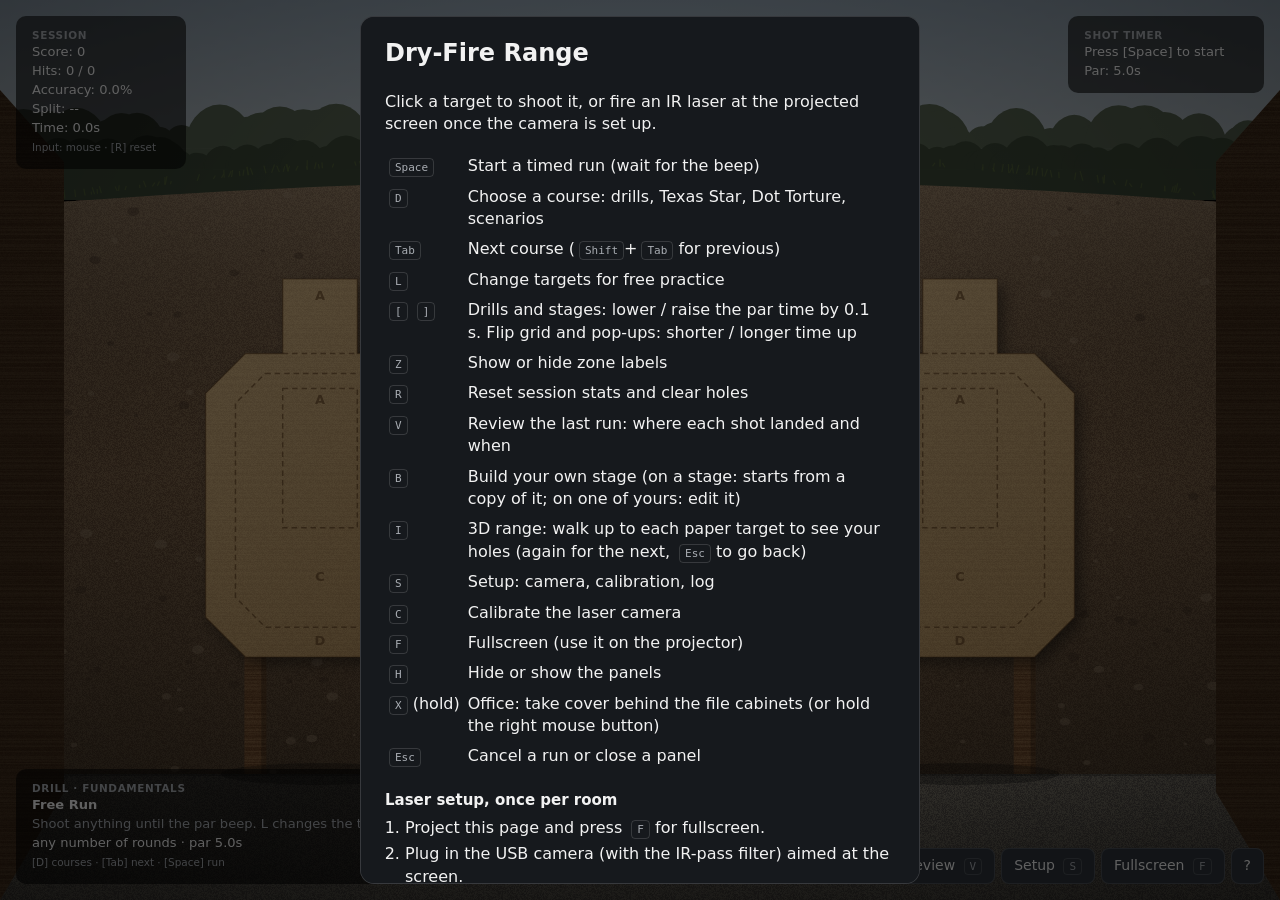
==== web/index.html @ 3d7700ea "3D range: staggered 3-target distances option Co-Authored-By: Claude Opus 5.5 <noreply@anthropic.com" ====
<!doctype html>
<html lang="en">
<head>
  <meta charset="utf-8">
  <meta name="viewport" content="width=device-width, initial-scale=1">
  <title>Dry-Fire Range</title>
  <meta name="description" content="Laser dry-fire training simulator: USPSA-style scoring, shot timer and drills, with mouse or IR-laser input.">
  <meta name="robots" content="noindex">
  <link rel="icon" href="data:image/svg+xml,%3Csvg xmlns='http://www.w3.org/2000/svg' viewBox='0 0 32 32'%3E%3Ccircle cx='16' cy='16' r='12' fill='none' stroke='%23e33' stroke-width='3'/%3E%3Ccircle cx='16' cy='16' r='3' fill='%23e33'/%3E%3C/svg%3E">
  <!-- Add to Home Screen (iPad / tablets): opens full screen, like an app. -->
  <link rel="manifest" href="manifest.webmanifest">
  <meta name="mobile-web-app-capable" content="yes">
  <meta name="apple-mobile-web-app-capable" content="yes">
  <meta name="apple-mobile-web-app-status-bar-style" content="black">
  <meta name="apple-mobile-web-app-title" content="Dry-Fire">
  <link rel="stylesheet" href="style.css">
  <!-- three.js is vendored (web/vendor/three) and only loaded by 3D courses. -->
  <script type="importmap">
    { "imports": { "three": "./vendor/three/three.module.js", "three/addons/": "./vendor/three/addons/" } }
  </script>
</head>
<body>
  <canvas id="range3d" aria-hidden="true"></canvas>
  <canvas id="range" aria-label="Shooting range. Click to fire."></canvas>

  <div id="hud">
    <section class="panel" id="stats" aria-live="off"></section>
    <section class="panel" id="timer" aria-live="polite"></section>
    <section class="panel" id="drill" aria-live="polite"></section>
    <nav id="toolbar" aria-label="Controls">
      <button data-act="startStop" id="start-btn" title="Start a timed run (Space); during a run, stop it">Start <kbd>Space</kbd></button>
      <button data-act="courses" title="Choose a drill, Dot Torture or a scenario (D)">Courses <kbd>D</kbd></button>
      <button data-act="layout" title="Change target layout (L)">Targets <kbd>L</kbd></button>
      <button data-act="review" title="Review where each shot landed and when (V)">Review <kbd>V</kbd></button>
      <button data-act="setup" title="Camera, calibration and settings (S)">Setup <kbd>S</kbd></button>
      <button data-act="fullscreen" title="Fullscreen (F)">Fullscreen <kbd>F</kbd></button>
      <button data-act="help" title="Help (?)">?</button>
    </nav>
  </div>

  <aside id="setup" hidden aria-label="Setup">
    <header>
      <h2>Setup</h2>
      <button class="icon" data-act="close-setup" aria-label="Close setup">✕</button>
    </header>

    <section>
      <h3>Input</h3>
      <label class="check"><input type="checkbox" id="opt-mouse"> Mouse clicks fire shots</label>
      <label class="check"><input type="checkbox" id="opt-camera-shots"> Laser (camera) fires shots</label>
    </section>

    <section>
      <h3>Sound</h3>
      <label>Gunshot volume <output id="vol-gun-val"></output>
        <input type="range" id="vol-gun"></label>
      <label>Background volume <output id="vol-amb-val"></output>
        <input type="range" id="vol-amb"></label>
      <p class="note">Background = the outdoors and distant shots on the 3D range, traffic in the parking lot, the office hum. 0% turns it off.</p>
      <label class="check"><input type="checkbox" id="opt-ro"> Range officer commands ("Make ready… Standby" before the beep, "Unload and show clear… Range is clear" after)</label>
      <label>Draw goal <select id="opt-draw">
        <option value="0">Off</option>
        <option value="0.80">0.80 s</option><option value="1.00">1.00 s</option><option value="1.20">1.20 s</option>
        <option value="1.50">1.50 s</option><option value="2.00">2.00 s</option>
      </select></label>
      <label>Split goal <select id="opt-split">
        <option value="0">Off</option>
        <option value="0.15">0.15 s</option><option value="0.20">0.20 s</option><option value="0.25">0.25 s</option>
        <option value="0.30">0.30 s</option><option value="0.40">0.40 s</option><option value="0.50">0.50 s</option>
      </select></label>
      <label>Repeat (shot timer REP mode) <select id="opt-repeat">
        <option value="0">Off: press Space for each run</option>
        <option value="5">Next run starts 5 s after the last</option>
        <option value="8">Next run starts 8 s after the last</option>
        <option value="12">Next run starts 12 s after the last</option>
      </select></label>
      <label class="check"><input type="checkbox" id="opt-ding"> Ding on paper hits (off = silent, like real cardboard)</label>
      <label>Hearing protection <select id="opt-earpro">
        <option value="none">None (full sound)</option>
        <option value="electronic">Electronic muffs: shots clamped, quiet sounds louder</option>
        <option value="passive">Passive muffs / plugs: everything muffled</option>
      </select></label>
    </section>

    <section>
      <h3>Sound choices (compare)</h3>
      <p class="note">R = real recording, G = generated by the computer. Try each with ▶ Test, then tell Claude the codes you like (e.g. "gunshot R+G, take 2").</p>
      <label>Gunshot <select id="snd-gun">
        <option value="mix">R+G: recorded pistol + deep generated shot (outdoors)</option>
        <option value="synth">G: deep generated shot only</option>
        <option value="rec">R: recorded pistol only</option>
      </select></label>
      <label>Gunshot recording <select id="snd-gun-take">
        <option value="-1">Random each shot</option>
        <option value="0">Take 1: .40 pistol, heard from 160 m</option>
        <option value="1">Take 2: 9mm pistol, heard from 162 m</option>
        <option value="2">Take 3: .45 pistol, heard from 166 m</option>
        <option value="3">Take 4: .45 pistol, heard from 167 m</option>
      </select></label>
      <div class="row"><button id="test-gun-out" class="quiet">▶ Test outdoors</button> <button id="test-gun-in" class="quiet">▶ Test in the office</button></div>
      <label>Steel hit <select id="snd-steel">
        <option value="mix">R+G: recorded clank + generated ring</option>
        <option value="synth">G: generated ring only</option>
        <option value="rec">R: recorded clank only</option>
      </select></label>
      <div class="row"><button id="test-steel-small" class="quiet">▶ Test 8" plate</button> <button id="test-steel-big" class="quiet">▶ Test popper</button></div>
      <label>Footsteps (knife attacker) <select id="snd-step">
        <option value="rec">R: recorded shoes on concrete</option>
        <option value="synth">G: generated</option>
      </select></label>
      <div class="row"><button id="test-step" class="quiet">▶ Test footsteps</button></div>
      <label>Glass breaking (office) <select id="snd-glass">
        <option value="mix">R+G: recorded glass hit + generated shatter</option>
        <option value="synth">G: generated only</option>
        <option value="rec">R: recorded glass hit only</option>
      </select></label>
      <div class="row"><button id="test-glass" class="quiet">▶ Test glass</button></div>
      <label>Distant shots (range background) <select id="snd-distant">
        <option value="rec">R: recorded pistol shots far away</option>
        <option value="synth">G: generated</option>
      </select></label>
      <div class="row"><button id="test-distant" class="quiet">▶ Test distant shot</button></div>
    </section>

    <section>
      <h3>Current course</h3>
      <p id="course-name"></p>
      <div id="up-time-row">
        <label>Time targets stay up <output id="up-time-val"></output>
          <input type="range" id="up-time">
        </label>
        <div class="row">
          <button id="up-time-reset" class="quiet">Reset to default</button>
          <span class="muted note">Shortcut: <kbd>[</kbd> shorter, <kbd>]</kbd> longer</span>
        </div>
      </div>
      <div id="cars3d-row" hidden>
        <div id="cars3d-only">
          <label>Parked cars <output id="cars3d-val"></output>
            <input type="range" id="cars3d" min="0" step="1">
          </label>
          <p class="note">Fewer cars = smoother on slower computers. 0 = empty lot.</p>
        </div>
        <label class="check"><input type="checkbox" id="opt-night"> Night (sodium street lights, a car with its headlights on)</label>
        <label class="check"><input type="checkbox" id="opt-rain"> Rain (wet asphalt and puddles, falling rain, rain sound)</label>
        <label class="check"><input type="checkbox" id="opt-blood"> Blood effects (wounds, spray)</label>
      </div>
      <div id="flip-row" hidden>
        <label>Flip speed <output id="flip-speed-val"></output>
          <input type="range" id="flip-speed"></label>
        <p class="note">How fast plates spin, and how soon the next plate turns or the next call comes.</p>
        <label class="check"><input type="checkbox" id="flip-var"> Variable timing (each plate's time up and the pause before it vary)</label>
      </div>
      <div id="life-row" hidden>
        <label>3D graphics <select id="opt-quality"><option value="auto">Auto (lowers quality if frames get slow)</option><option value="high">High</option><option value="medium">Medium</option><option value="low">Low (fastest)</option></select></label>
        <p class="note">Now: <output id="quality-now">–</output>. If the picture stutters, pick Medium or Low.</p>
        <label class="check"><input type="checkbox" id="opt-life"> Life-size 3D (match the camera to your screen)</label>
        <label>Projected image width <output id="life-screen-val"></output>
          <input type="range" id="life-screen"></label>
        <label>Your distance from the screen <output id="life-dist-val"></output>
          <input type="range" id="life-dist"></label>
        <p class="note">Measure the width of the picture on the wall and how far your eyes are from it. With this on, targets and people look their real size from where you stand (you see less of the scene on a small screen).</p>
      </div>
      <div id="office-row" hidden>
        <label>Armed suspects <select id="of-gunmen"><option value="0">Random (2–3)</option><option>1</option><option>2</option><option>3</option><option>4</option></select></label>
        <label>Office workers <select id="of-innocents"><option value="-1">Random (1–2)</option><option>0</option><option>1</option><option>2</option><option>3</option></select></label>
        <label>Time before a suspect fires <output id="of-fire-val"></output>
          <input type="range" id="of-fire" min="1" max="8" step="0.5"></label>
        <label>Hits you can take <output id="of-lives-val"></output>
          <input type="range" id="of-lives" min="1" max="5" step="1"></label>
        <label class="check"><input type="checkbox" id="of-rifle"> One suspect has a rifle</label>
        <label class="check"><input type="checkbox" id="of-armor"> One suspect wears body armour</label>
        <label class="check"><input type="checkbox" id="of-hostage"> Hostage scene at the end</label>
        <label class="check"><input type="checkbox" id="of-fleeing"> Some workers run for the exit</label>
        <label class="check"><input type="checkbox" id="of-voice"> Wounded man calls for help</label>
        <label class="check"><input type="checkbox" id="of-alarm"> Fire alarm going (strobes flash, horn sounds)</label>
        <label class="check"><input type="checkbox" id="of-peeker"> A suspect crouches behind cover and pops up to shoot</label>
        <label class="check"><input type="checkbox" id="of-dark"> Power cut (ceiling lights off, emergency lights only)</label>
        <label class="check"><input type="checkbox" id="of-night"> Night (dark outside; with the power cut, almost pitch dark inside)</label>
      </div>
      <div id="range3d-row" hidden>
        <label class="check"><input type="checkbox" id="opt-real3d"> Photo-realistic 3D (range targets, and judgment scenes with real people)</label>
        <label class="check"><input type="checkbox" id="opt-paste"> Paste the holes between runs (a fresh target once it's covered)</label>
        <label id="dist3d-label">Distance to the <span id="dist3d-kind">targets</span> <output id="dist3d-val"></output>
          <input type="range" id="dist3d" min="3" max="25" step="1">
        </label>
        <label>Time of day <select id="opt-time">
          <option value="day">Day (sun high on your left)</option>
          <option value="morning">Morning (low sun behind you, long shadows)</option>
          <option value="evening">Evening (low sun behind you, soft overcast light)</option>
          <option value="night">Night (low light: floodlight on the bay)</option>
        </select></label>
        <label>Weather <select id="opt-weather">
          <option value="dry">Dry</option>
          <option value="rain">Rain (overcast, wet ground, rain sound)</option>
        </select></label>
        <label>3-target spacing <select id="opt-bay">
          <option value="0.9">Close (0.9 m apart)</option>
          <option value="1.5">Normal (1.5 m)</option>
          <option value="3">Wide (3 m: big transitions)</option>
        </select></label>
        <label>3-target distances <select id="opt-stagger">
          <option value="0">All at the same distance</option>
          <option value="1">Staggered: +5 and +10 yd (left near, right far)</option>
        </select></label>
        <label>Wind <select id="opt-wind">
          <option value="calm">Calm</option>
          <option value="breezy">Light breeze</option>
          <option value="windy">Windy (targets flutter)</option>
        </select></label>
        <p class="note">Each kind of target keeps its own distance. Plate Rack and Poppers are always 3D. Targets look true to size only when the projection matches the camera's field of view.</p>
      </div>
      <p class="note" id="up-time-none">This course has no time-up setting. It applies to the flip grid and pop-up courses.</p>
    </section>

    <section>
      <h3>Targets</h3>
      <label>Layout
        <select id="opt-layout"></select>
      </label>
      <label class="check"><input type="checkbox" id="opt-zones"> Show zone labels</label>
      <label>Power factor <select id="opt-pf"><option value="minor">Minor (A 5, C 3, D 1)</option><option value="major">Major (A 5, C 4, D 2)</option></select></label>
    </section>

    <section>
      <h3>Laser camera</h3>
      <p class="note" id="cam-support"></p>
      <label>Camera
        <select id="cam-device"><option value="">Default camera</option></select>
      </label>
      <div class="row">
        <button id="cam-toggle">Start camera</button>
        <span id="cam-status" class="muted">Off</span>
      </div>
      <label>Brightness threshold <output id="cam-thr-val"></output>
        <input type="range" id="cam-thr" min="50" max="255" step="1">
      </label>
      <p class="note">Red = pixels bright enough to count as the dot. With no laser, the view should be almost all dark. Raise the threshold until it is, then fire and check the dot is circled.</p>
      <canvas id="cam-preview" width="640" height="480" aria-label="Camera preview"></canvas>
      <div class="row">
        <button id="cam-calibrate">Calibrate <kbd>C</kbd></button>
        <button id="cam-clear-cal" class="quiet">Clear calibration</button>
      </div>
      <p class="note" id="cal-status"></p>
    </section>

    <section>
      <h3>Remote control (iPad)</h3>
      <p class="note">Run the range full screen on the projector or TV, and control it
        from a second window, e.g. on the iPad's own screen. See docs/IPAD.md.</p>
      <button id="open-display">Open Display window</button>
      <button id="open-controller">Open Controller window</button>
    </section>

    <section>
      <h3>Run log</h3>
      <p class="note" id="log-status"></p>
      <div class="row">
        <button id="log-download">Download CSV</button>
        <button id="log-clear" class="quiet">Clear log</button>
      </div>
    </section>
  </aside>

  <div id="builder" hidden role="dialog" aria-modal="true" aria-labelledby="builder-title">
    <div class="card">
      <h2 id="builder-title">Build a stage</h2>
      <p class="note">x = metres across (left is negative, 0 is straight ahead); distance in yards. Steel is numbered S1, S2... in list order; a pop-up, drop turner, swinger or clamshell is released when its steel falls (put a swinger's rest position behind a wall, about 1.3 m to its right; a clamshell just in front of a target). A "You run to here" row starts a new shooting position: the targets after it are shot from there (as the first row, before any target, it's where you start).</p>
      <label>Name <input id="b-name" type="text" maxlength="40" placeholder="My stage"></label>
      <label>Par (s) <input id="b-par" type="number" min="1" max="60" step="0.5"></label>
      <label>Start <select id="b-start"></select></label>
      <table><thead><tr><th>What</th><th>x (m)</th><th>yd</th><th>released by</th><th></th></tr></thead><tbody id="b-rows"></tbody></table>
      <p><button id="b-add">+ Add</button></p>
      <canvas id="b-map" width="560" height="300" aria-label="Top-down map of the stage"></canvas>
      <p><label>Share code <input id="b-code" type="text" placeholder="paste a stage code here" style="width: 18em"></label>
        <button id="b-export">Make code</button> <button id="b-import">Load code</button></p>
      <p><button id="b-save">Save and pick it</button> <button id="b-delete">Delete</button> <button id="b-close">Close</button></p>
    </div>
  </div>
  <div id="match" hidden role="dialog" aria-modal="true" aria-labelledby="match-title">
    <div class="card">
      <h2 id="match-title">Match results</h2>
      <div id="match-body"></div>
      <button data-act="close-match">Close <kbd>Esc</kbd></button>
    </div>
  </div>
  <div id="help" hidden role="dialog" aria-modal="true" aria-labelledby="help-title">
    <div class="card">
      <h2 id="help-title">Dry-Fire Range</h2>
      <p>Click a target to shoot it, or fire an IR laser at the projected screen once the camera is set up.</p>
      <table class="keys">
        <tr><td><kbd>Space</kbd></td><td>Start a timed run (wait for the beep)</td></tr>
        <tr><td><kbd>D</kbd></td><td>Choose a course: drills, Texas Star, Dot Torture, scenarios</td></tr>
        <tr><td><kbd>Tab</kbd></td><td>Next course (<kbd>Shift</kbd>+<kbd>Tab</kbd> for previous)</td></tr>
        <tr><td><kbd>L</kbd></td><td>Change targets for free practice</td></tr>
        <tr><td><kbd>[</kbd> <kbd>]</kbd></td><td>Drills and stages: lower / raise the par time by 0.1 s. Flip grid and pop-ups: shorter / longer time up</td></tr>
        <tr><td><kbd>Z</kbd></td><td>Show or hide zone labels</td></tr>
        <tr><td><kbd>R</kbd></td><td>Reset session stats and clear holes</td></tr>
        <tr><td><kbd>V</kbd></td><td>Review the last run: where each shot landed and when</td></tr>
        <tr><td><kbd>B</kbd></td><td>Build your own stage (on a stage: starts from a copy of it; on one of yours: edit it)</td></tr>
        <tr><td><kbd>I</kbd></td><td>3D range: walk up to each paper target to see your holes (again for the next, <kbd>Esc</kbd> to go back)</td></tr>
        <tr><td><kbd>S</kbd></td><td>Setup: camera, calibration, log</td></tr>
        <tr><td><kbd>C</kbd></td><td>Calibrate the laser camera</td></tr>
        <tr><td><kbd>F</kbd></td><td>Fullscreen (use it on the projector)</td></tr>
        <tr><td><kbd>H</kbd></td><td>Hide or show the panels</td></tr>
        <tr><td><kbd>X</kbd> (hold)</td><td>Office: take cover behind the file cabinets (or hold the right mouse button)</td></tr>
        <tr><td><kbd>Esc</kbd></td><td>Cancel a run or close a panel</td></tr>
      </table>
      <h3>Laser setup, once per room</h3>
      <ol>
        <li>Project this page and press <kbd>F</kbd> for fullscreen.</li>
        <li>Plug in the USB camera (with the IR-pass filter) aimed at the screen.</li>
        <li>Setup → Start camera, allow access, pick the camera, tune the threshold.</li>
        <li>Calibrate: shoot the 4 crosshairs, then the centre to check accuracy.</li>
      </ol>
      <p class="muted">Use Chrome or Edge for the best camera timing. Scores and settings stay in this browser only.</p>
      <button data-act="close-help">Got it</button>
    </div>
  </div>

  <div id="courses" hidden role="dialog" aria-modal="true" aria-labelledby="courses-title">
    <div class="card">
      <header>
        <h2 id="courses-title">Courses</h2>
        <button class="icon" data-act="close-courses" aria-label="Close">✕</button>
      </header>
      <p><button data-act="builder">Build a stage <kbd>B</kbd></button> <span class="note">your own targets, steel, walls and distances (saved in this browser)</span></p>
      <div id="course-list"></div>
    </div>
  </div>

  <div id="review" hidden role="dialog" aria-modal="true" aria-labelledby="review-title">
    <div class="rv-card">
      <header>
        <h2 id="review-title">Shot review</h2>
        <select id="review-run" aria-label="Which run"></select>
        <button class="icon" data-act="review-close" aria-label="Close review">✕</button>
      </header>
      <div class="rv-body">
        <div class="rv-view">
          <div class="rv-canvas-box"><canvas id="review-canvas"></canvas></div>
          <p id="review-caption"></p>
          <div class="rv-nav">
            <button data-act="review-prev">◀ Prev <kbd>←</kbd></button>
            <button data-act="review-all">All shots <kbd>A</kbd></button>
            <button data-act="review-next">Next <kbd>→</kbd> ▶</button>
          </div>
        </div>
        <div class="rv-side">
          <p class="note" id="review-zero"></p>
          <div class="rv-list-box">
            <table id="review-list">
              <thead><tr><th>#</th><th>Time</th><th>Split</th><th>Zone</th><th>Pts</th></tr></thead>
              <tbody></tbody>
            </table>
          </div>
          <p id="review-empty" class="note">No shots were fired in this run.</p>
        </div>
      </div>
      <div class="rv-timeline-wrap">
        <span class="muted small">0s</span>
        <div id="review-timeline"></div>
        <span id="review-span" class="muted small"></span>
      </div>
      <div id="review-progress"></div>
    </div>
  </div>

  <div id="calib" hidden>
    <canvas></canvas>
    <div class="calib-buttons">
      <button data-act="save" hidden>Save <kbd>Enter</kbd></button>
      <button data-act="test" hidden>Test again <kbd>T</kbd></button>
      <button data-act="restart">Restart <kbd>R</kbd></button>
      <button data-act="cancel">Cancel <kbd>Esc</kbd></button>
    </div>
  </div>

  <div id="toast" role="status" aria-live="polite"></div>

  <script type="module" src="js/main.js"></script>
</body>
</html>
---- web/style.css ----
:root {
  --bg: #1d2126;
  --wall-top: #2a3038;
  --wall-bottom: #15181c;
  --panel: rgba(0, 0, 0, 0.58);
  --panel-solid: #16191d;
  --line: rgba(255, 255, 255, 0.14);
  --text: #f2f2f2;
  --muted: #a9adb3;
  --go: #7cfc00;
  --wait: #ffd34d;
  --bad: #ff6b6b;
  --accent: #3ab0ff;
  --radius: 10px;
  color-scheme: dark;
}

* { box-sizing: border-box; }

html, body {
  margin: 0;
  height: 100%;
  overflow: hidden;
  background: var(--bg);
  color: var(--text);
  font: 16px/1.4 system-ui, -apple-system, "Segoe UI", Roboto, sans-serif;
}

#range3d, .range3d {
  position: fixed;
  inset: 0;
  width: 100vw;
  height: 100vh;
  display: none;
}

#range {
  position: fixed;
  inset: 0;
  width: 100vw;
  height: 100vh;
  display: block;
  cursor: crosshair;
  touch-action: none;
}

/* ---- HUD panels ---------------------------------------------------------- */
#hud { position: fixed; inset: 0; pointer-events: none; }
#hud.hidden .panel, #hud.hidden #toolbar { display: none; }

.panel {
  position: absolute;
  background: var(--panel);
  border-radius: var(--radius);
  padding: 12px 16px;
  font-size: clamp(13px, 1.45vmin, 20px);
  line-height: 1.45;
  min-width: 13em;
  white-space: pre-line;
  font-variant-numeric: tabular-nums;
}
.panel b.title { display: block; letter-spacing: 0.06em; font-size: 0.8em; color: var(--muted); }
/* Shot timer review: the last shot's time big, then the string shot by shot. */
.panel .bigtime { display: block; font-size: 2.4em; font-weight: 800; line-height: 1.1; letter-spacing: 0.02em; }
.panel table.shots { border-collapse: collapse; margin: 0.3em 0; white-space: normal; }
.panel table.shots th { font-size: 0.75em; font-weight: 600; color: var(--muted); text-align: right; padding: 0 0.6em 0 0; }
.panel table.shots td { text-align: right; padding: 0 0.6em 0 0; line-height: 1.3; }
.panel table.shots td:last-child, .panel table.shots th:last-child { text-align: left; font-weight: 700; }
.panel table.sheet td, .panel table.sheet th { text-align: left; }
.panel table.sheet td:last-child, .panel table.sheet th:last-child { text-align: right; }
#stats { top: 16px; left: 16px; }
#timer { top: 16px; right: 16px; min-width: 15em; }
#drill { bottom: 16px; left: 16px; min-width: 16em; }
.go { color: var(--go); font-weight: 700; }
.wait { color: var(--wait); font-weight: 700; }
.bad { color: var(--bad); font-weight: 700; }
.muted { color: var(--muted); }
.small { font-size: 0.8em; }

#toolbar {
  position: absolute;
  right: 16px;
  bottom: 16px;
  display: flex;
  flex-wrap: wrap;
  justify-content: flex-end;
  gap: 6px;
  max-width: calc(100vw - 32px);
  pointer-events: auto;
}

button {
  font: inherit;
  font-size: 14px;
  color: var(--text);
  background: #2c3239;
  border: 1px solid var(--line);
  border-radius: 8px;
  padding: 7px 12px;
  cursor: pointer;
}
button:hover { background: #38404a; }
button:focus-visible, select:focus-visible, input:focus-visible { outline: 2px solid var(--accent); outline-offset: 2px; }
button.quiet { background: transparent; }
button.icon { padding: 4px 10px; }
kbd {
  font: 11px/1 ui-monospace, SFMono-Regular, Menlo, Consolas, monospace;
  padding: 2px 5px;
  border: 1px solid var(--line);
  border-radius: 4px;
  color: var(--muted);
  margin-left: 4px;
}
#toolbar kbd { display: inline-block; }

/* ---- Setup drawer --------------------------------------------------------- */
#setup {
  position: fixed;
  top: 0;
  right: 0;
  bottom: 0;
  width: min(400px, 100vw);
  background: var(--panel-solid);
  border-left: 1px solid var(--line);
  overflow-y: auto;
  padding: 0 18px 24px;
  z-index: 10;
}
#setup header {
  display: flex;
  align-items: center;
  justify-content: space-between;
  position: sticky;
  top: 0;
  background: var(--panel-solid);
  padding: 14px 0 8px;
}
#setup h2 { margin: 0; font-size: 20px; }
#setup h3 { margin: 18px 0 8px; font-size: 13px; letter-spacing: 0.06em; text-transform: uppercase; color: var(--muted); }
#setup section { border-top: 1px solid var(--line); }
#setup label { display: block; margin: 8px 0; }
#setup label.check { display: flex; gap: 8px; align-items: center; }
#setup select, #setup input[type=range] { display: block; width: 100%; margin-top: 4px; }
#setup select {
  font: inherit;
  color: var(--text);
  background: #23282e;
  border: 1px solid var(--line);
  border-radius: 6px;
  padding: 6px;
}
#setup .row { display: flex; gap: 8px; align-items: center; flex-wrap: wrap; margin: 8px 0; }
#setup .note { font-size: 13px; color: var(--muted); margin: 6px 0; }
#cam-preview {
  width: 100%;
  height: auto;
  aspect-ratio: 4 / 3;
  background: #000;
  border-radius: 6px;
  display: block;
}

/* ---- Help ------------------------------------------------------------------ */
#help {
  position: fixed;
  inset: 0;
  background: rgba(0, 0, 0, 0.6);
  display: grid;
  place-items: center;
  z-index: 20;
  padding: 16px;
}
#help[hidden] { display: none; }
#builder { position: fixed; inset: 0; background: rgba(0, 0, 0, 0.6); display: grid; place-items: center; z-index: 21; padding: 16px; }
#builder[hidden] { display: none; }
#builder .card { background: var(--panel-solid); border: 1px solid var(--line); border-radius: 14px; padding: 20px 24px; width: min(640px, 100%); max-height: 100%; overflow-y: auto; }
#builder h2 { margin-top: 0; }
#builder table { width: 100%; border-collapse: collapse; margin: 10px 0; }
#builder td, #builder th { padding: 3px 6px; text-align: left; }
#builder input[type=number] { width: 5em; }
#builder label { display: inline-block; margin-right: 12px; }
#b-map { width: 100%; background: #b8ab92; border-radius: 8px; display: block; }
#match { position: fixed; inset: 0; background: rgba(0, 0, 0, 0.6); display: grid; place-items: center; z-index: 20; padding: 16px; }
#match[hidden] { display: none; }
#match .card { background: var(--panel-solid); border: 1px solid var(--line); border-radius: 14px; padding: 20px 24px; width: min(620px, 100%); }
#match h2 { margin-top: 0; }
#match table { width: 100%; border-collapse: collapse; margin: 10px 0 14px; }
#match td, #match th { padding: 4px 8px; text-align: right; border-bottom: 1px solid var(--line); }
#match td:first-child, #match th:first-child { text-align: left; }
#help .card {
  background: var(--panel-solid);
  border: 1px solid var(--line);
  border-radius: 14px;
  padding: 20px 24px;
  width: min(560px, 100%);
  max-height: 100%;
  overflow-y: auto;
}
#help h2 { margin-top: 0; }
#help h3 { font-size: 15px; margin: 18px 0 6px; }
#help ol { padding-left: 20px; margin: 0; }
#help li { margin: 4px 0; }
.keys { border-collapse: collapse; width: 100%; }
.keys td { padding: 4px 8px 4px 0; vertical-align: top; }
.keys td:first-child { white-space: nowrap; width: 1%; }

/* ---- Course picker ---------------------------------------------------------- */
#courses {
  position: fixed;
  inset: 0;
  background: rgba(0, 0, 0, 0.6);
  display: grid;
  place-items: center;
  z-index: 20;
  padding: 16px;
}
#courses[hidden] { display: none; }
#courses .card {
  background: var(--panel-solid);
  border: 1px solid var(--line);
  border-radius: 14px;
  padding: 8px 20px 20px;
  width: min(860px, 100%);
  max-height: 100%;
  overflow-y: auto;
}
#courses header {
  display: flex;
  justify-content: space-between;
  align-items: center;
  position: sticky;
  top: 0;
  background: var(--panel-solid);
  padding: 10px 0;
}
#courses h2 { margin: 0; }
#courses h3 { margin: 14px 0 8px; font-size: 13px; letter-spacing: 0.06em; text-transform: uppercase; color: var(--muted); }
.course-grid { display: grid; grid-template-columns: repeat(auto-fill, minmax(230px, 1fr)); gap: 8px; }
button.course { text-align: left; padding: 10px 12px; display: flex; flex-direction: column; gap: 3px; }
button.course b { font-size: 15px; }
button.course span { font-size: 12.5px; color: var(--muted); line-height: 1.35; }
button.course.current { border-color: var(--accent); box-shadow: inset 0 0 0 1px var(--accent); }

/* ---- Shot review ---------------------------------------------------------- */
#review {
  position: fixed;
  inset: 0;
  background: rgba(0, 0, 0, 0.7);
  display: grid;
  place-items: center;
  z-index: 25;
  padding: 12px;
}
#review[hidden] { display: none; }
.rv-card {
  background: var(--panel-solid);
  border: 1px solid var(--line);
  border-radius: 14px;
  width: min(1500px, 100%);
  height: min(900px, 100%);
  display: grid;
  grid-template-rows: auto 1fr auto;
  gap: 10px;
  padding: 12px 16px 14px;
}
.rv-card header { display: flex; align-items: center; gap: 12px; }
#review-progress { margin-top: 10px; }
table.shots td.slow { color: #ff8f6b; font-weight: 700; }
#review-progress h3 { font-size: 13px; margin: 0 0 4px; color: #c3c2b7; font-weight: 600; }
#review-progress svg { width: 100%; height: 110px; display: block; }
#review-progress .pt { fill: #3987e5; stroke: var(--panel-solid, #1a1a19); stroke-width: 2; }
#review-progress .pt:hover { r: 6; }
#review-progress .ln { fill: none; stroke: #3987e5; stroke-width: 2; }
#review-progress .ax { fill: #c3c2b7; font-size: 11px; }
#review-progress .grid { stroke: rgba(255,255,255,0.08); stroke-width: 1; }
.rv-card header h2 { margin: 0; font-size: 20px; }
.rv-card header select {
  flex: 1;
  max-width: 520px;
  font: inherit;
  font-size: 14px;
  color: var(--text);
  background: #23282e;
  border: 1px solid var(--line);
  border-radius: 6px;
  padding: 6px;
}
.rv-card header .icon { margin-left: auto; }
.rv-body { display: grid; grid-template-columns: 1fr 330px; gap: 14px; min-height: 0; }
.rv-view { display: grid; grid-template-rows: 1fr auto auto; gap: 8px; min-height: 0; }
.rv-canvas-box { min-height: 0; display: grid; place-items: center; }
#review-canvas { border-radius: 8px; background: #111; }
#review-caption { margin: 0; font-variant-numeric: tabular-nums; }
.rv-nav { display: flex; gap: 8px; }
.rv-side { display: grid; grid-template-rows: auto 1fr auto; min-height: 0; }
.rv-side .note { color: var(--muted); font-size: 13px; margin: 0 0 6px; }
.rv-list-box { overflow-y: auto; border: 1px solid var(--line); border-radius: 8px; }
#review-list { width: 100%; border-collapse: collapse; font-size: 14px; font-variant-numeric: tabular-nums; }
#review-list th { position: sticky; top: 0; background: #1d2126; text-align: left; font-weight: 600; color: var(--muted); padding: 6px 8px; }
#review-list td { padding: 5px 8px; border-top: 1px solid var(--line); cursor: pointer; }
#review-list tr:hover td { background: #262b31; }
#review-list tr.sel td { background: #2c3a4a; }
#review-list .dot { display: inline-block; width: 9px; height: 9px; border-radius: 50%; margin-right: 6px; vertical-align: 0; }
.rv-timeline-wrap { display: grid; grid-template-columns: auto 1fr auto; gap: 10px; align-items: center; }
#review-timeline { position: relative; height: 30px; border-top: 2px solid var(--line); margin-top: 14px; }
#review-timeline .tick {
  position: absolute;
  top: -13px;
  transform: translateX(-50%);
  min-width: 24px;
  height: 24px;
  padding: 0 4px;
  border-radius: 12px;
  font-size: 11px;
  font-weight: 700;
  color: #111;
  border: 2px solid #111;
}
#review-timeline .tick.sel { outline: 2px solid #fff; z-index: 1; }

/* ---- Calibration overlay ---------------------------------------------------- */
#calib { position: fixed; inset: 0; background: #000; z-index: 30; cursor: none; }
#calib[hidden] { display: none; }
#calib canvas { position: absolute; inset: 0; width: 100%; height: 100%; }
#calib .calib-buttons {
  position: absolute;
  left: 50%;
  bottom: 24px;
  transform: translateX(-50%);
  display: flex;
  gap: 8px;
  cursor: default;
}
#calib .calib-buttons button { background: #111; }

/* ---- Toast ------------------------------------------------------------------ */
#toast {
  position: fixed;
  left: 50%;
  top: 16px;
  transform: translateX(-50%);
  background: var(--panel-solid);
  border: 1px solid var(--line);
  border-radius: 8px;
  padding: 8px 14px;
  font-size: 14px;
  opacity: 0;
  transition: opacity 0.2s;
  pointer-events: none;
  z-index: 40;
  max-width: calc(100vw - 32px);
}
#toast.show { opacity: 1; }

@media (max-width: 700px) {
  #toolbar kbd { display: none; }
  .panel { min-width: 0; padding: 8px 10px; }
  #timer { min-width: 0; }
  #drill { bottom: 116px; }
}

/* Display window of the remote control (index.html?display): no toolbar;
   the Controller window has the buttons. */
.display-mode #toolbar { display: none; }
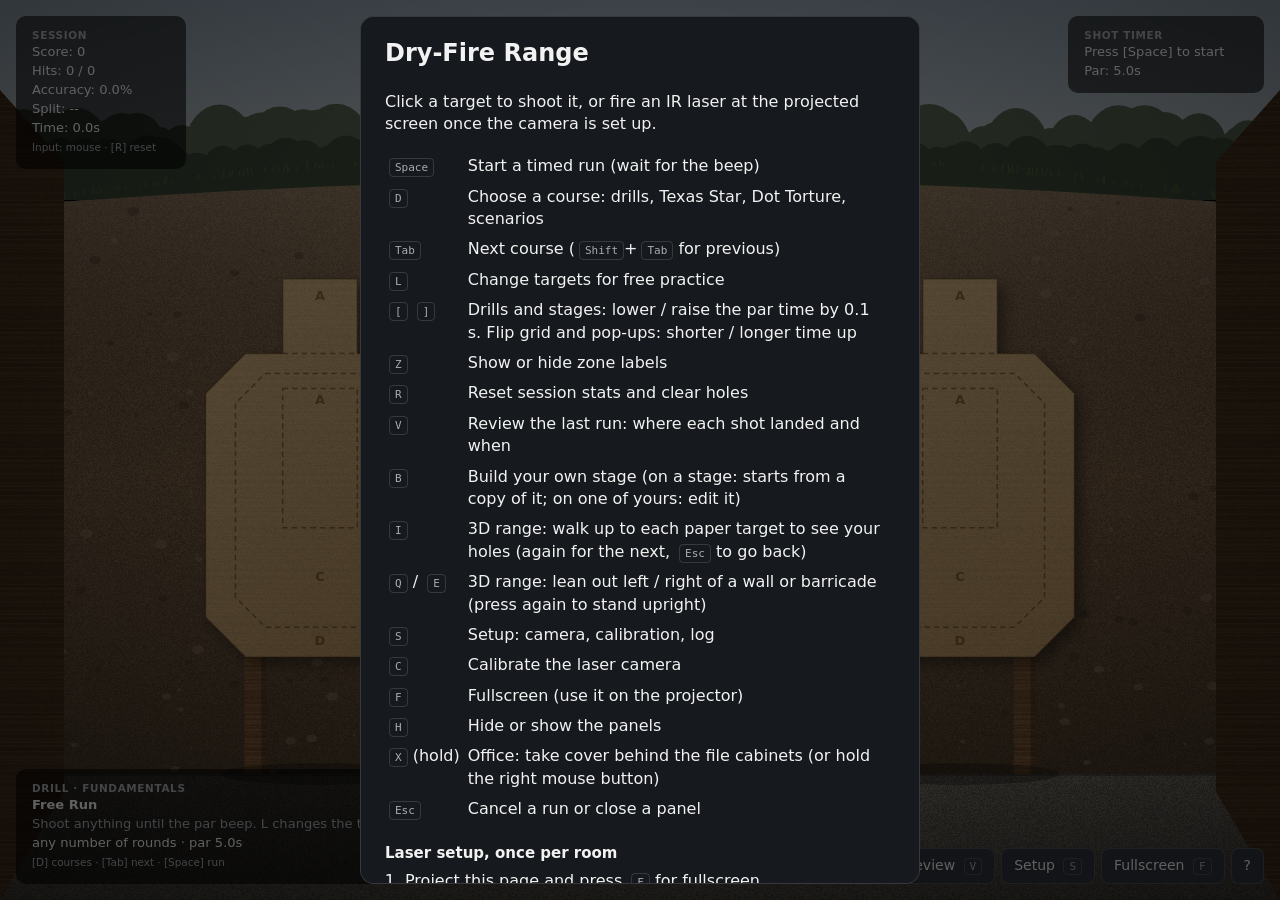
==== commit adea28df: "3D range: lean left / right (Q / E, Controller) Co-Authored-By: Claude Opus 5.5 <noreply@anthropic.c" ====
--- a/web/index.html
+++ b/web/index.html
@@ -265,11 +265,11 @@
   <div id="builder" hidden role="dialog" aria-modal="true" aria-labelledby="builder-title">
     <div class="card">
       <h2 id="builder-title">Build a stage</h2>
-      <p class="note">x = metres across (left is negative, 0 is straight ahead); distance in yards. Steel is numbered S1, S2... in list order; a pop-up, drop turner, swinger or clamshell is released when its steel falls (put a swinger's rest position behind a wall, about 1.3 m to its right; a clamshell just in front of a target). A "You run to here" row starts a new shooting position: the targets after it are shot from there (as the first row, before any target, it's where you start).</p>
+      <p class="note">x = metres across (left is negative, 0 is straight ahead); distance in yards. Steel is numbered S1, S2... in list order; a pop-up, drop turner, swinger or clamshell is released when its steel falls (put a swinger's rest position behind a wall, about 1.3 m to its right; a clamshell just in front of a target). A "You run to here" row starts a new shooting position: the targets after it are shot from there (as the first row, before any target, it's where you start). Paper can carry hard cover: black paint, and hits through it don't score.</p>
       <label>Name <input id="b-name" type="text" maxlength="40" placeholder="My stage"></label>
       <label>Par (s) <input id="b-par" type="number" min="1" max="60" step="0.5"></label>
       <label>Start <select id="b-start"></select></label>
-      <table><thead><tr><th>What</th><th>x (m)</th><th>yd</th><th>released by</th><th></th></tr></thead><tbody id="b-rows"></tbody></table>
+      <table><thead><tr><th>What</th><th>x (m)</th><th>yd</th><th>released by / cover</th><th></th></tr></thead><tbody id="b-rows"></tbody></table>
       <p><button id="b-add">+ Add</button></p>
       <canvas id="b-map" width="560" height="300" aria-label="Top-down map of the stage"></canvas>
       <p><label>Share code <input id="b-code" type="text" placeholder="paste a stage code here" style="width: 18em"></label>
@@ -299,6 +299,7 @@
         <tr><td><kbd>V</kbd></td><td>Review the last run: where each shot landed and when</td></tr>
         <tr><td><kbd>B</kbd></td><td>Build your own stage (on a stage: starts from a copy of it; on one of yours: edit it)</td></tr>
         <tr><td><kbd>I</kbd></td><td>3D range: walk up to each paper target to see your holes (again for the next, <kbd>Esc</kbd> to go back)</td></tr>
+        <tr><td><kbd>Q</kbd> / <kbd>E</kbd></td><td>3D range: lean out left / right of a wall or barricade (press again to stand upright)</td></tr>
         <tr><td><kbd>S</kbd></td><td>Setup: camera, calibration, log</td></tr>
         <tr><td><kbd>C</kbd></td><td>Calibrate the laser camera</td></tr>
         <tr><td><kbd>F</kbd></td><td>Fullscreen (use it on the projector)</td></tr>
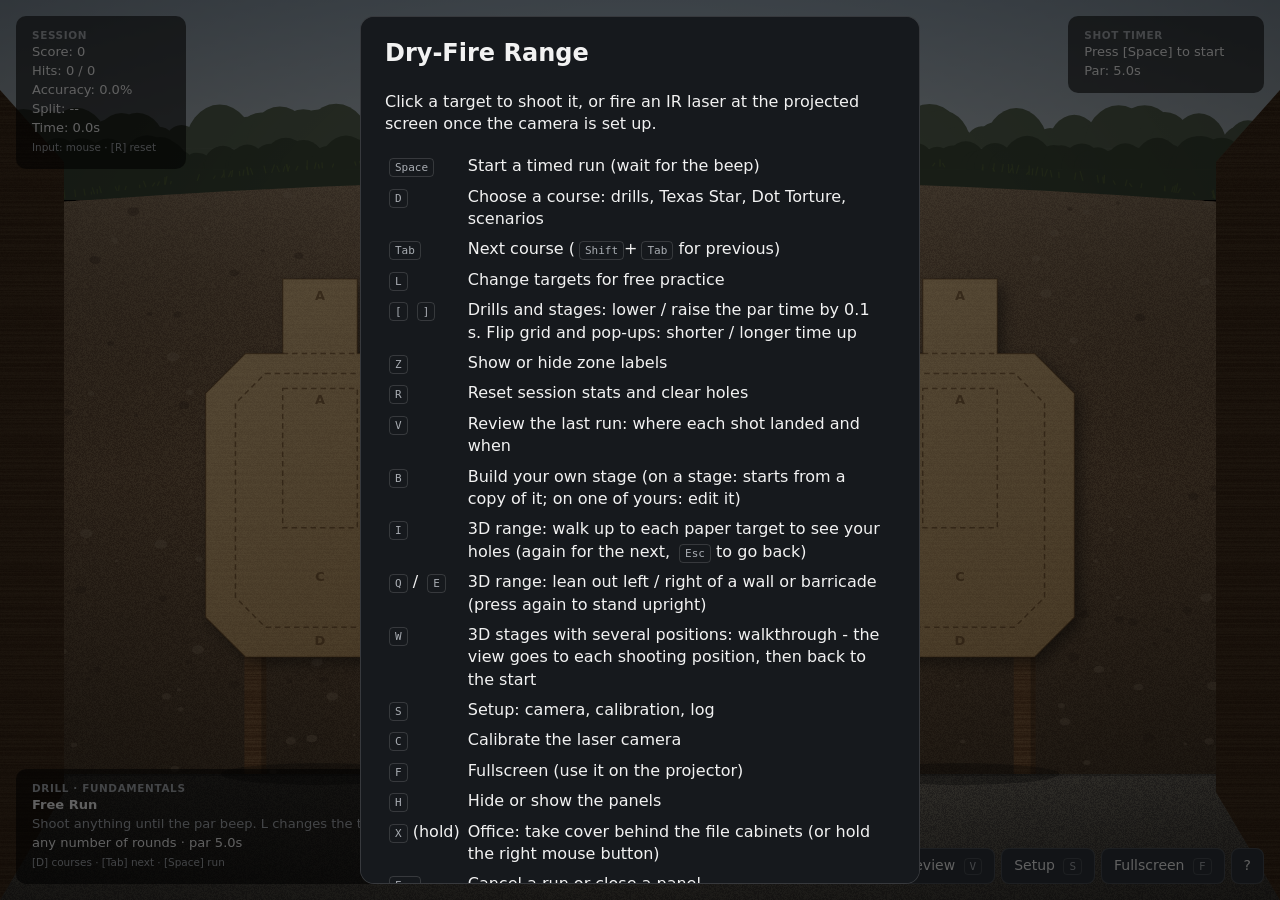
==== commit 6ed12a4a: "Stage walkthrough (W): visit each shooting position Co-Authored-By: Claude Opus 5.5 <noreply@anthrop" ====
--- a/web/index.html
+++ b/web/index.html
@@ -74,6 +74,7 @@
         <option value="8">Next run starts 8 s after the last</option>
         <option value="12">Next run starts 12 s after the last</option>
       </select></label>
+      <label>Match squad (names, comma separated; empty = just you) <input type="text" id="opt-squad" placeholder="Andrew, Sam, Alex" maxlength="120"></label>
       <label class="check"><input type="checkbox" id="opt-ding"> Ding on paper hits (off = silent, like real cardboard)</label>
       <label>Hearing protection <select id="opt-earpro">
         <option value="none">None (full sound)</option>
@@ -265,7 +266,7 @@
   <div id="builder" hidden role="dialog" aria-modal="true" aria-labelledby="builder-title">
     <div class="card">
       <h2 id="builder-title">Build a stage</h2>
-      <p class="note">x = metres across (left is negative, 0 is straight ahead); distance in yards. Steel is numbered S1, S2... in list order; a pop-up, drop turner, swinger or clamshell is released when its steel falls (put a swinger's rest position behind a wall, about 1.3 m to its right; a clamshell just in front of a target). A "You run to here" row starts a new shooting position: the targets after it are shot from there (as the first row, before any target, it's where you start). Paper can carry hard cover: black paint, and hits through it don't score.</p>
+      <p class="note">x = metres across (left is negative, 0 is straight ahead); distance in yards. Steel is numbered S1, S2... in list order; a pop-up, drop turner, swinger or clamshell is released when its steel falls (put a swinger's rest position behind a wall, about 1.3 m to its right; a clamshell just in front of a target). A "You run to here" row starts a new shooting position: the targets after it are shot from there (as the first row, before any target, it's where you start). "You walk to here, shooting on the way" is the same but slow, and shots count while you walk. Paper can carry hard cover: black paint, and hits through it don't score.</p>
       <label>Name <input id="b-name" type="text" maxlength="40" placeholder="My stage"></label>
       <label>Par (s) <input id="b-par" type="number" min="1" max="60" step="0.5"></label>
       <label>Start <select id="b-start"></select></label>
@@ -300,6 +301,7 @@
         <tr><td><kbd>B</kbd></td><td>Build your own stage (on a stage: starts from a copy of it; on one of yours: edit it)</td></tr>
         <tr><td><kbd>I</kbd></td><td>3D range: walk up to each paper target to see your holes (again for the next, <kbd>Esc</kbd> to go back)</td></tr>
         <tr><td><kbd>Q</kbd> / <kbd>E</kbd></td><td>3D range: lean out left / right of a wall or barricade (press again to stand upright)</td></tr>
+        <tr><td><kbd>W</kbd></td><td>3D stages with several positions: walkthrough - the view goes to each shooting position, then back to the start</td></tr>
         <tr><td><kbd>S</kbd></td><td>Setup: camera, calibration, log</td></tr>
         <tr><td><kbd>C</kbd></td><td>Calibrate the laser camera</td></tr>
         <tr><td><kbd>F</kbd></td><td>Fullscreen (use it on the projector)</td></tr>
--- a/web/style.css
+++ b/web/style.css
@@ -173,11 +173,13 @@
 #help[hidden] { display: none; }
 #builder { position: fixed; inset: 0; background: rgba(0, 0, 0, 0.6); display: grid; place-items: center; z-index: 21; padding: 16px; }
 #builder[hidden] { display: none; }
-#builder .card { background: var(--panel-solid); border: 1px solid var(--line); border-radius: 14px; padding: 20px 24px; width: min(640px, 100%); max-height: 100%; overflow-y: auto; }
+#builder .card { background: var(--panel-solid); border: 1px solid var(--line); border-radius: 14px; padding: 20px 24px; width: min(860px, 100%); max-height: 100%; overflow-y: auto; }
 #builder h2 { margin-top: 0; }
 #builder table { width: 100%; border-collapse: collapse; margin: 10px 0; }
 #builder td, #builder th { padding: 3px 6px; text-align: left; }
-#builder input[type=number] { width: 5em; }
+#builder input[type=number] { width: 4.6em; }
+#builder select[data-k=type] { max-width: 15em; }
+#builder td select:not([data-k=type]) { max-width: 12em; }
 #builder label { display: inline-block; margin-right: 12px; }
 #b-map { width: 100%; background: #b8ab92; border-radius: 8px; display: block; }
 #match { position: fixed; inset: 0; background: rgba(0, 0, 0, 0.6); display: grid; place-items: center; z-index: 20; padding: 16px; }
@@ -362,3 +364,6 @@
 /* Display window of the remote control (index.html?display): no toolbar;
    the Controller window has the buttons. */
 .display-mode #toolbar { display: none; }
+#builder .b-acts { white-space: nowrap; }
+#builder .b-acts button.icon { padding: 4px 7px; margin-left: 2px; }
+#builder .b-acts button:disabled { opacity: 0.3; }
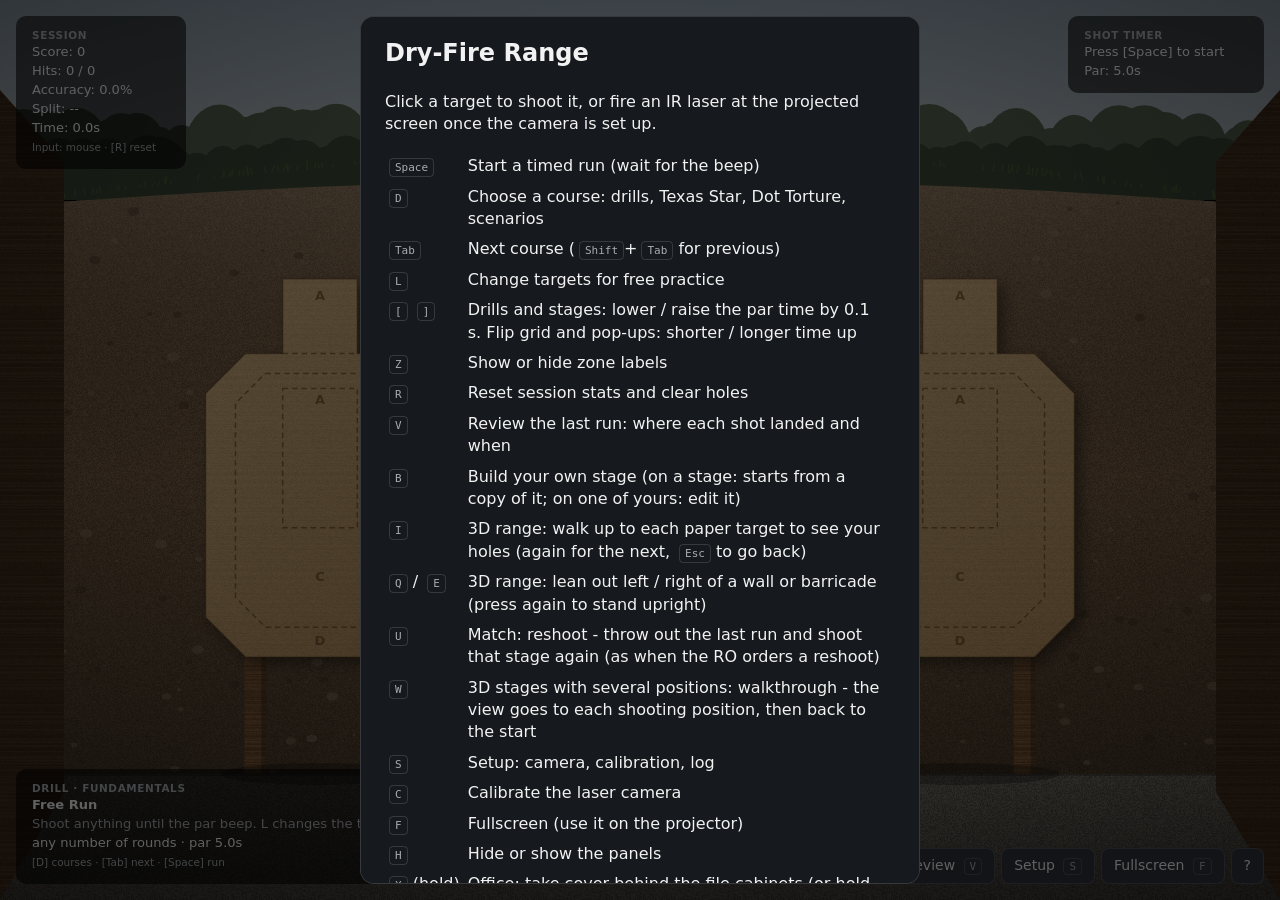
==== commit e5c24cbc: "Squad matches: rotating order, RO calls shooter / on deck, U = reshoot Co-Authored-By: Claude Opus 5" ====
--- a/web/index.html
+++ b/web/index.html
@@ -301,6 +301,7 @@
         <tr><td><kbd>B</kbd></td><td>Build your own stage (on a stage: starts from a copy of it; on one of yours: edit it)</td></tr>
         <tr><td><kbd>I</kbd></td><td>3D range: walk up to each paper target to see your holes (again for the next, <kbd>Esc</kbd> to go back)</td></tr>
         <tr><td><kbd>Q</kbd> / <kbd>E</kbd></td><td>3D range: lean out left / right of a wall or barricade (press again to stand upright)</td></tr>
+        <tr><td><kbd>U</kbd></td><td>Match: reshoot - throw out the last run and shoot that stage again (as when the RO orders a reshoot)</td></tr>
         <tr><td><kbd>W</kbd></td><td>3D stages with several positions: walkthrough - the view goes to each shooting position, then back to the start</td></tr>
         <tr><td><kbd>S</kbd></td><td>Setup: camera, calibration, log</td></tr>
         <tr><td><kbd>C</kbd></td><td>Calibrate the laser camera</td></tr>
--- a/web/style.css
+++ b/web/style.css
@@ -367,3 +367,4 @@
 #builder .b-acts { white-space: nowrap; }
 #builder .b-acts button.icon { padding: 4px 7px; margin-left: 2px; }
 #builder .b-acts button:disabled { opacity: 0.3; }
+#drill .sheet { pointer-events: auto; } /* score sheet rows: hover lights up the target (main.js) */
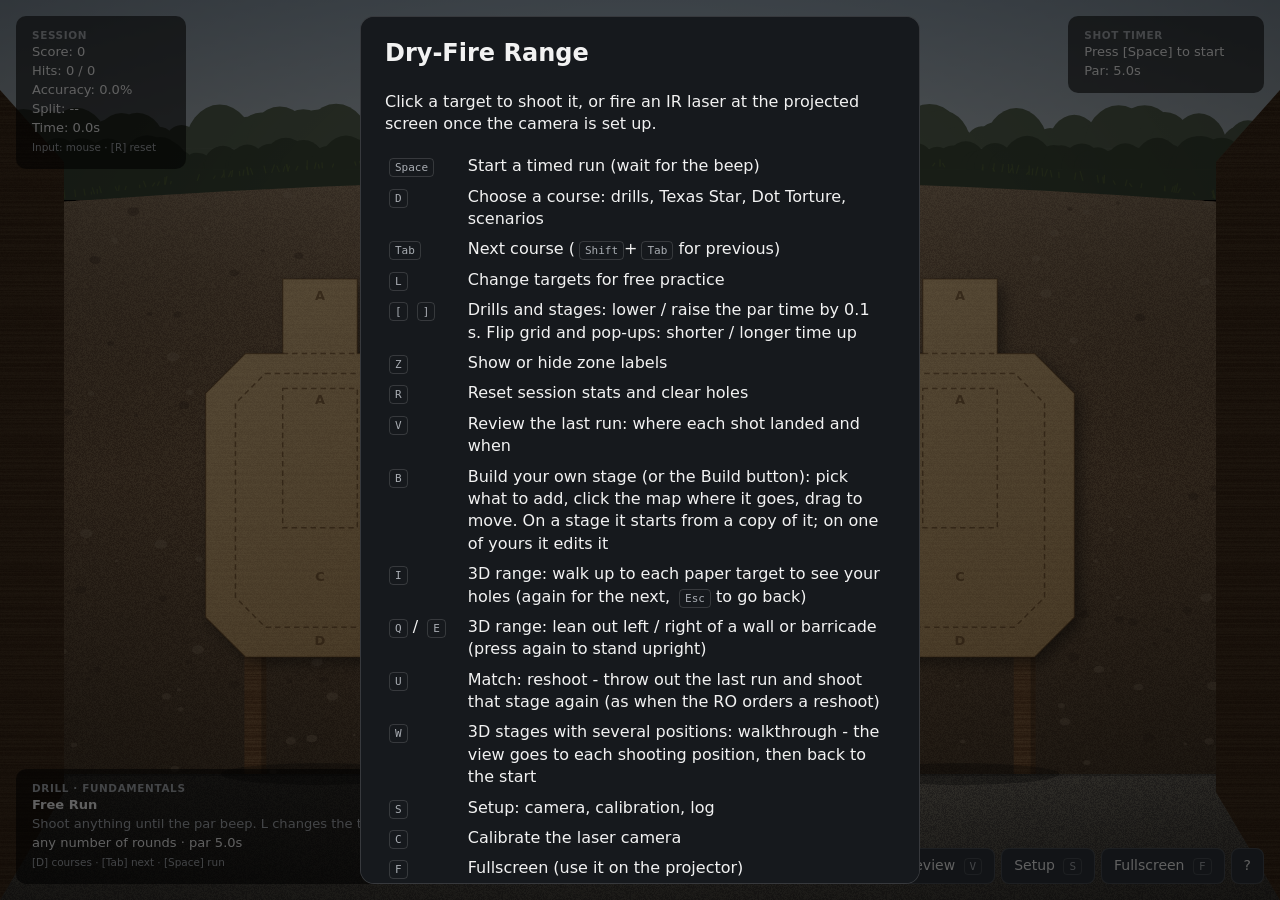
==== commit 670824a4: "Stage builder: build on the map (click to place, drag to move), Build button The map of the bay is n" ====
--- a/web/index.html
+++ b/web/index.html
@@ -30,6 +30,7 @@
     <nav id="toolbar" aria-label="Controls">
       <button data-act="startStop" id="start-btn" title="Start a timed run (Space); during a run, stop it">Start <kbd>Space</kbd></button>
       <button data-act="courses" title="Choose a drill, Dot Torture or a scenario (D)">Courses <kbd>D</kbd></button>
+      <button data-act="builder" title="Build your own stage, or change the one you're on (B)">Build <kbd>B</kbd></button>
       <button data-act="layout" title="Change target layout (L)">Targets <kbd>L</kbd></button>
       <button data-act="review" title="Review where each shot landed and when (V)">Review <kbd>V</kbd></button>
       <button data-act="setup" title="Camera, calibration and settings (S)">Setup <kbd>S</kbd></button>
@@ -265,17 +266,37 @@
 
   <div id="builder" hidden role="dialog" aria-modal="true" aria-labelledby="builder-title">
     <div class="card">
-      <h2 id="builder-title">Build a stage</h2>
-      <p class="note">x = metres across (left is negative, 0 is straight ahead); distance in yards. Steel is numbered S1, S2... in list order; a pop-up, drop turner, swinger or clamshell is released when its steel falls (put a swinger's rest position behind a wall, about 1.3 m to its right; a clamshell just in front of a target). A "You run to here" row starts a new shooting position: the targets after it are shot from there (as the first row, before any target, it's where you start). "You walk to here, shooting on the way" is the same but slow, and shots count while you walk. Paper can carry hard cover: black paint, and hits through it don't score.</p>
-      <label>Name <input id="b-name" type="text" maxlength="40" placeholder="My stage"></label>
-      <label>Par (s) <input id="b-par" type="number" min="1" max="60" step="0.5"></label>
-      <label>Start <select id="b-start"></select></label>
-      <table><thead><tr><th>What</th><th>x (m)</th><th>yd</th><th>released by / cover</th><th></th></tr></thead><tbody id="b-rows"></tbody></table>
-      <p><button id="b-add">+ Add</button></p>
-      <canvas id="b-map" width="560" height="300" aria-label="Top-down map of the stage"></canvas>
+      <header class="b-head">
+        <h2 id="builder-title">Build a stage</h2>
+        <button id="b-new" title="Start a new, empty stage (this one stays as it was saved)">New stage</button>
+      </header>
+      <ol class="b-how">
+        <li>Pick what to add, then <b>click the map where it goes</b>. You stand at the bottom (green box 1); the targets are up the bay.</li>
+        <li><b>Drag</b> anything to move it. <b>Click</b> it to select it: its row in the list turns yellow - change its details there. <kbd>Delete</kbd> removes it, <kbd>Ctrl</kbd>+<kbd>Z</kbd> undoes.</li>
+        <li><b>Save and see it in 3D.</b> To change it later, pick it (Courses -> My Stages) and press <b>Build</b> or <kbd>B</kbd>.</li>
+      </ol>
+      <div class="b-fields">
+        <label>Name <input id="b-name" type="text" maxlength="40" placeholder="My stage"></label>
+        <label>Par (s) <input id="b-par" type="number" min="1" max="60" step="0.5"></label>
+        <label>Start <select id="b-start"></select></label>
+      </div>
+      <div id="b-tools" role="toolbar" aria-label="What to add">
+        <button data-tool="" title="Click to select, drag to move (Esc)">Select / move</button>
+        <span id="b-tool-btns"></span>
+        <select id="b-more" aria-label="More things to add"></select>
+        <button id="b-undo" title="Undo (Ctrl+Z)">↶ Undo</button>
+      </div>
+      <canvas id="b-map" aria-label="Map of the stage: you at the bottom, downrange up"></canvas>
+      <p id="b-sel" class="note" aria-live="polite"></p>
+      <details class="b-help">
+        <summary>How shooting positions, activated targets and steel numbers work</summary>
+        <p class="note">x = metres across (left is negative, 0 is straight ahead); distance in yards from the firing line. Steel is numbered S1, S2... in list order; a pop-up, drop turner, swinger, bobber, mover or clamshell is released when its steel falls (the "released by" choice in its row). Put a swinger's rest position behind a wall, about 1.3 m to its right; a clamshell just in front of a target. A shooting position (green box) starts a new array: the targets after it in the list are shot from there (the first one, before any target, is where you start). "You walk to here, shooting on the way" is the same but slow, and shots count while you walk. The light wedge on the map is what you can see from the position you're working on (the view doesn't turn): targets outside it are outlined in red. Paper can carry hard cover: black paint, hits through it don't score.</p>
+      </details>
+      <div id="b-list"><table><thead><tr><th>#</th><th>What</th><th>x (m)</th><th>yd</th><th>Details</th><th></th></tr></thead><tbody id="b-rows"></tbody></table></div>
+      <p><button id="b-add">+ Add a row</button></p>
       <p><label>Share code <input id="b-code" type="text" placeholder="paste a stage code here" style="width: 18em"></label>
         <button id="b-export">Make code</button> <button id="b-import">Load code</button></p>
-      <p><button id="b-save">Save and pick it</button> <button id="b-delete">Delete</button> <button id="b-close">Close</button></p>
+      <p class="b-foot"><button id="b-save" class="primary">Save and see it in 3D</button> <button id="b-delete">Delete this stage</button> <button id="b-close">Close <kbd>Esc</kbd></button></p>
     </div>
   </div>
   <div id="match" hidden role="dialog" aria-modal="true" aria-labelledby="match-title">
@@ -298,7 +319,7 @@
         <tr><td><kbd>Z</kbd></td><td>Show or hide zone labels</td></tr>
         <tr><td><kbd>R</kbd></td><td>Reset session stats and clear holes</td></tr>
         <tr><td><kbd>V</kbd></td><td>Review the last run: where each shot landed and when</td></tr>
-        <tr><td><kbd>B</kbd></td><td>Build your own stage (on a stage: starts from a copy of it; on one of yours: edit it)</td></tr>
+        <tr><td><kbd>B</kbd></td><td>Build your own stage (or the Build button): pick what to add, click the map where it goes, drag to move. On a stage it starts from a copy of it; on one of yours it edits it</td></tr>
         <tr><td><kbd>I</kbd></td><td>3D range: walk up to each paper target to see your holes (again for the next, <kbd>Esc</kbd> to go back)</td></tr>
         <tr><td><kbd>Q</kbd> / <kbd>E</kbd></td><td>3D range: lean out left / right of a wall or barricade (press again to stand upright)</td></tr>
         <tr><td><kbd>U</kbd></td><td>Match: reshoot - throw out the last run and shoot that stage again (as when the RO orders a reshoot)</td></tr>
--- a/web/style.css
+++ b/web/style.css
@@ -102,6 +102,8 @@
 button:hover { background: #38404a; }
 button:focus-visible, select:focus-visible, input:focus-visible { outline: 2px solid var(--accent); outline-offset: 2px; }
 button.quiet { background: transparent; }
+button.primary { background: #2e7d32; border-color: #43a047; font-weight: 600; }
+button.primary:hover { background: #388e3c; }
 button.icon { padding: 4px 10px; }
 kbd {
   font: 11px/1 ui-monospace, SFMono-Regular, Menlo, Consolas, monospace;
@@ -173,7 +175,7 @@
 #help[hidden] { display: none; }
 #builder { position: fixed; inset: 0; background: rgba(0, 0, 0, 0.6); display: grid; place-items: center; z-index: 21; padding: 16px; }
 #builder[hidden] { display: none; }
-#builder .card { background: var(--panel-solid); border: 1px solid var(--line); border-radius: 14px; padding: 20px 24px; width: min(860px, 100%); max-height: 100%; overflow-y: auto; }
+#builder .card { background: var(--panel-solid); border: 1px solid var(--line); border-radius: 14px; padding: 18px 22px; width: min(1000px, 100%); max-height: 100%; overflow-y: auto; }
 #builder h2 { margin-top: 0; }
 #builder table { width: 100%; border-collapse: collapse; margin: 10px 0; }
 #builder td, #builder th { padding: 3px 6px; text-align: left; }
@@ -181,7 +183,31 @@
 #builder select[data-k=type] { max-width: 15em; }
 #builder td select:not([data-k=type]) { max-width: 12em; }
 #builder label { display: inline-block; margin-right: 12px; }
-#b-map { width: 100%; background: #b8ab92; border-radius: 8px; display: block; }
+#b-map { width: 100%; height: min(460px, 52vh); background: #c3b59b; border-radius: 8px; display: block; touch-action: none; user-select: none; }
+#builder .b-head { display: flex; align-items: center; justify-content: space-between; gap: 12px; }
+#builder .b-head h2 { margin: 0; }
+#builder .b-how { margin: 8px 0 10px; padding-left: 20px; color: var(--muted); font-size: 0.92em; }
+#builder .b-how b { color: var(--text); }
+#builder .b-fields { margin-bottom: 6px; }
+#b-tools { display: flex; flex-wrap: wrap; gap: 6px; align-items: center; margin: 6px 0 8px; }
+#b-tool-btns { display: contents; }
+#b-tools button { padding: 5px 10px; }
+#b-tools button.on, #b-more.on { outline: 2px solid var(--wait); outline-offset: 1px; background: rgba(255, 211, 77, 0.18); }
+#b-undo { margin-left: auto; }
+#b-more { max-width: 13em; }
+#b-undo:disabled { opacity: 0.4; }
+#b-tools .sw { display: inline-block; width: 12px; height: 8px; margin-right: 6px; border-radius: 2px; vertical-align: 1px; border: 1px solid rgba(0, 0, 0, 0.5); }
+#b-tools .sw-paper { background: #c79a62; } #b-tools .sw-noshoot { background: #fafaf6; }
+#b-tools .sw-popper, #b-tools .sw-mini, #b-tools .sw-plate { background: #f5f5f0; border-radius: 50%; width: 9px; height: 9px; }
+#b-tools .sw-wall { background: #8d6e3f; } #b-tools .sw-barrel { background: #24569e; border-radius: 50%; width: 9px; height: 9px; }
+#b-tools .sw-position { background: transparent; border: 2px solid #43a047; }
+#b-sel { min-height: 2.6em; margin: 6px 0; }
+#builder .b-help { margin: 4px 0 8px; } #builder .b-help summary { cursor: pointer; color: var(--muted); }
+#b-list { position: relative; max-height: 34vh; overflow: auto; border: 1px solid var(--line); border-radius: 8px; }
+#b-list thead th { position: sticky; top: 0; background: var(--panel-solid); z-index: 1; }
+#builder tr.sel td { background: rgba(255, 211, 77, 0.16); }
+#builder td.b-id { color: var(--muted); font-weight: 600; white-space: nowrap; }
+#builder .b-foot { margin-top: 12px; }
 #match { position: fixed; inset: 0; background: rgba(0, 0, 0, 0.6); display: grid; place-items: center; z-index: 20; padding: 16px; }
 #match[hidden] { display: none; }
 #match .card { background: var(--panel-solid); border: 1px solid var(--line); border-radius: 14px; padding: 20px 24px; width: min(620px, 100%); }
